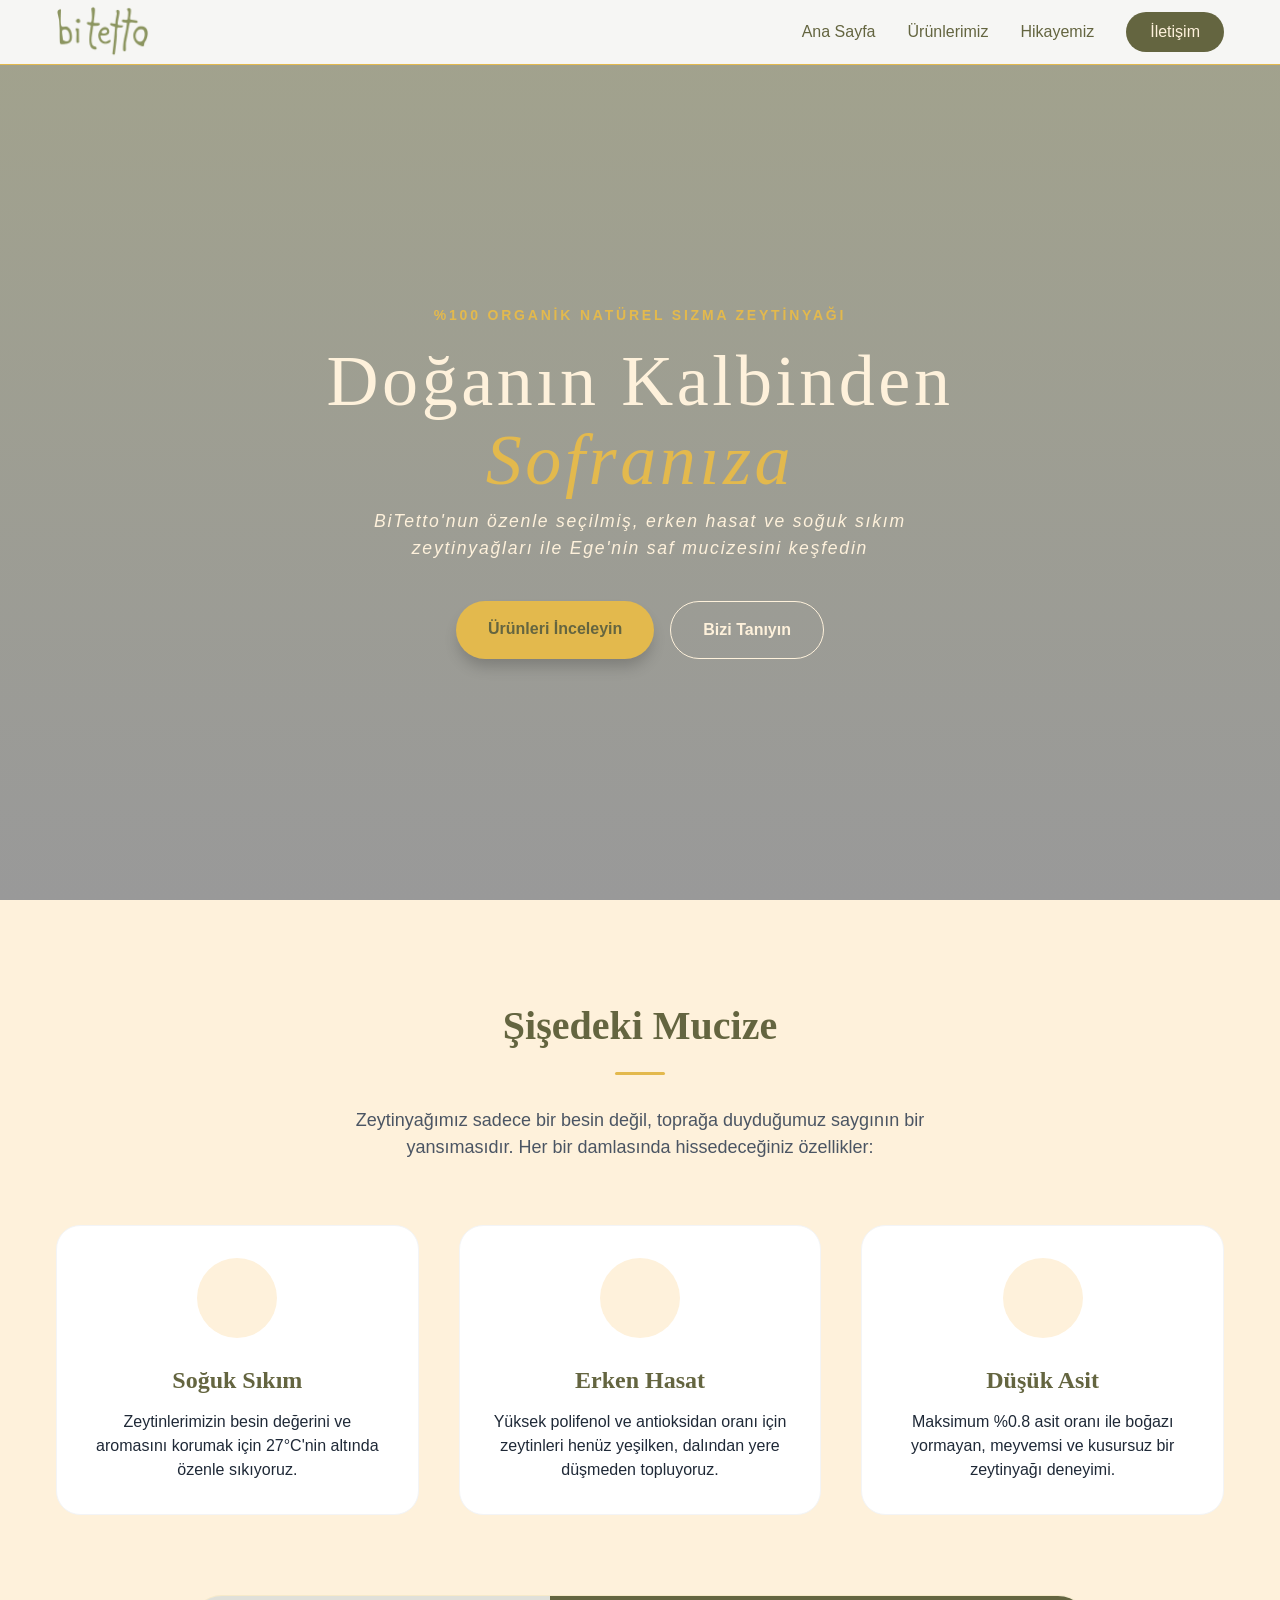
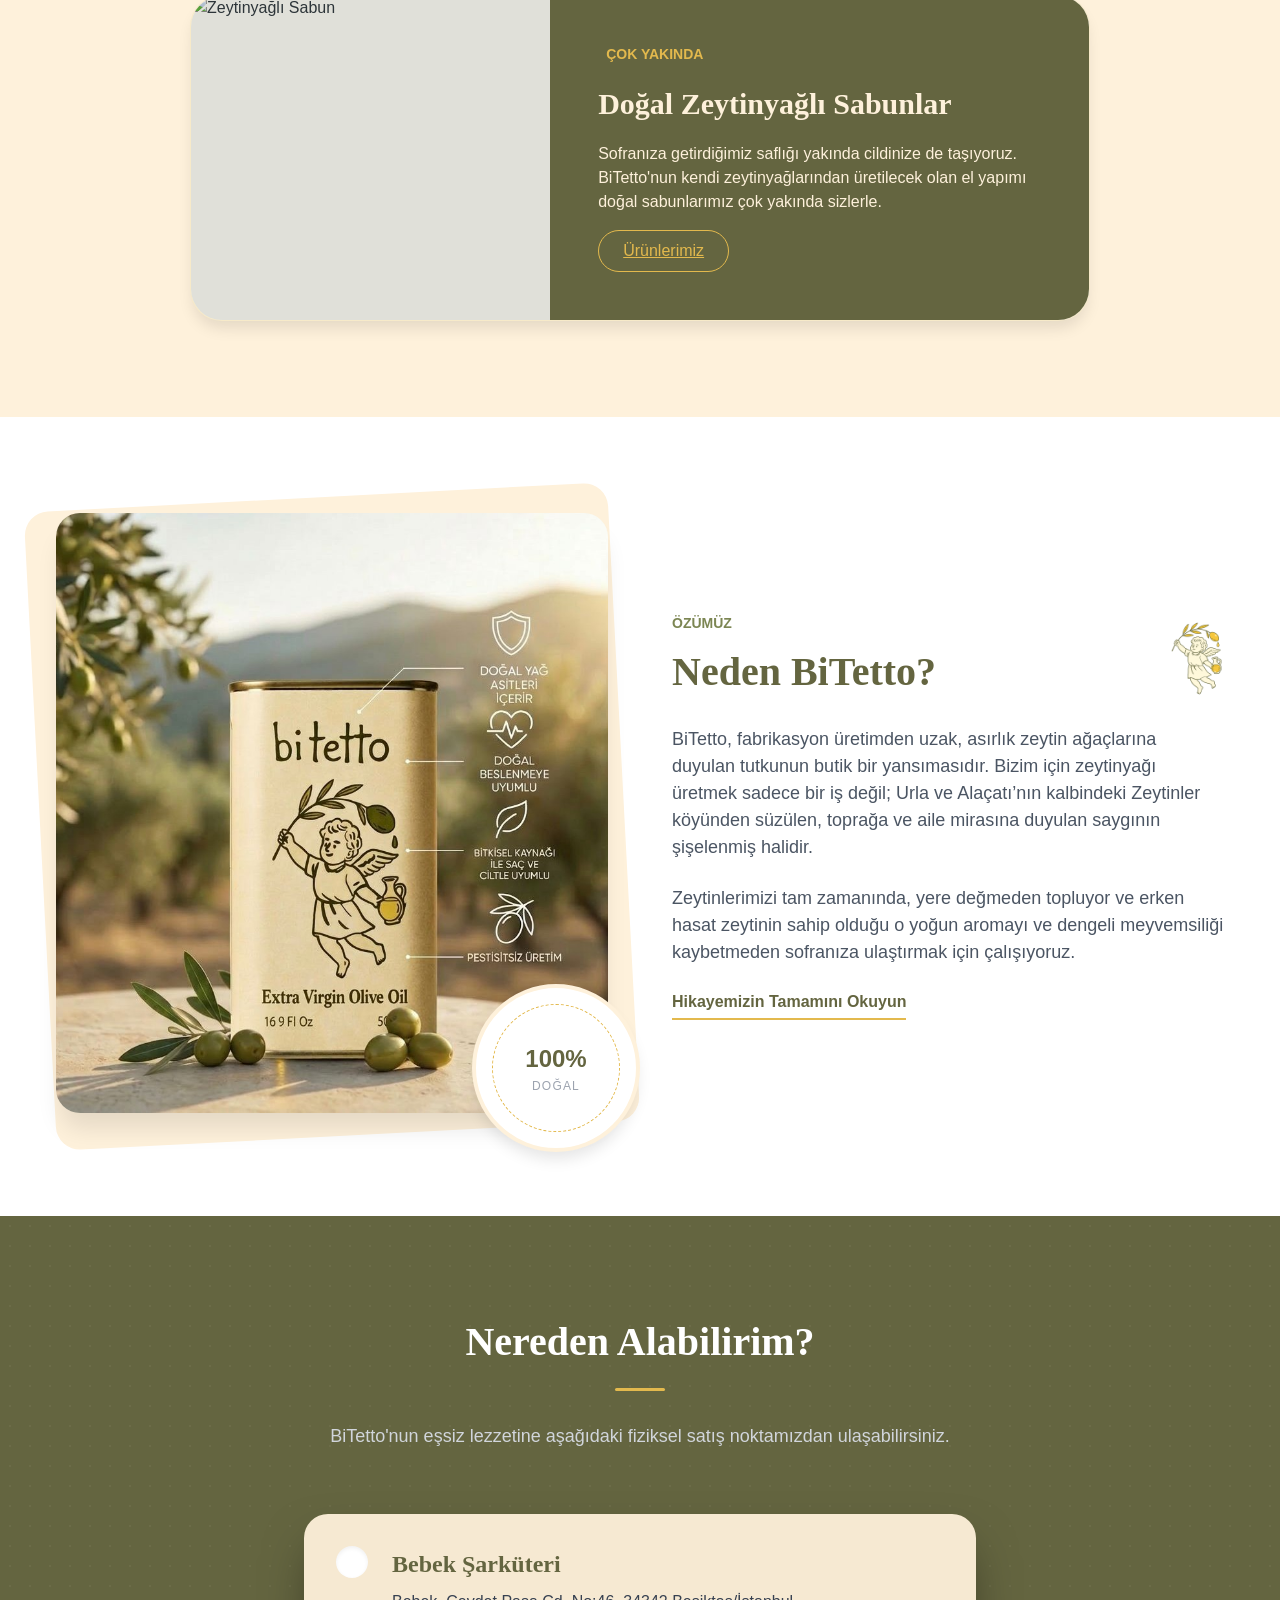
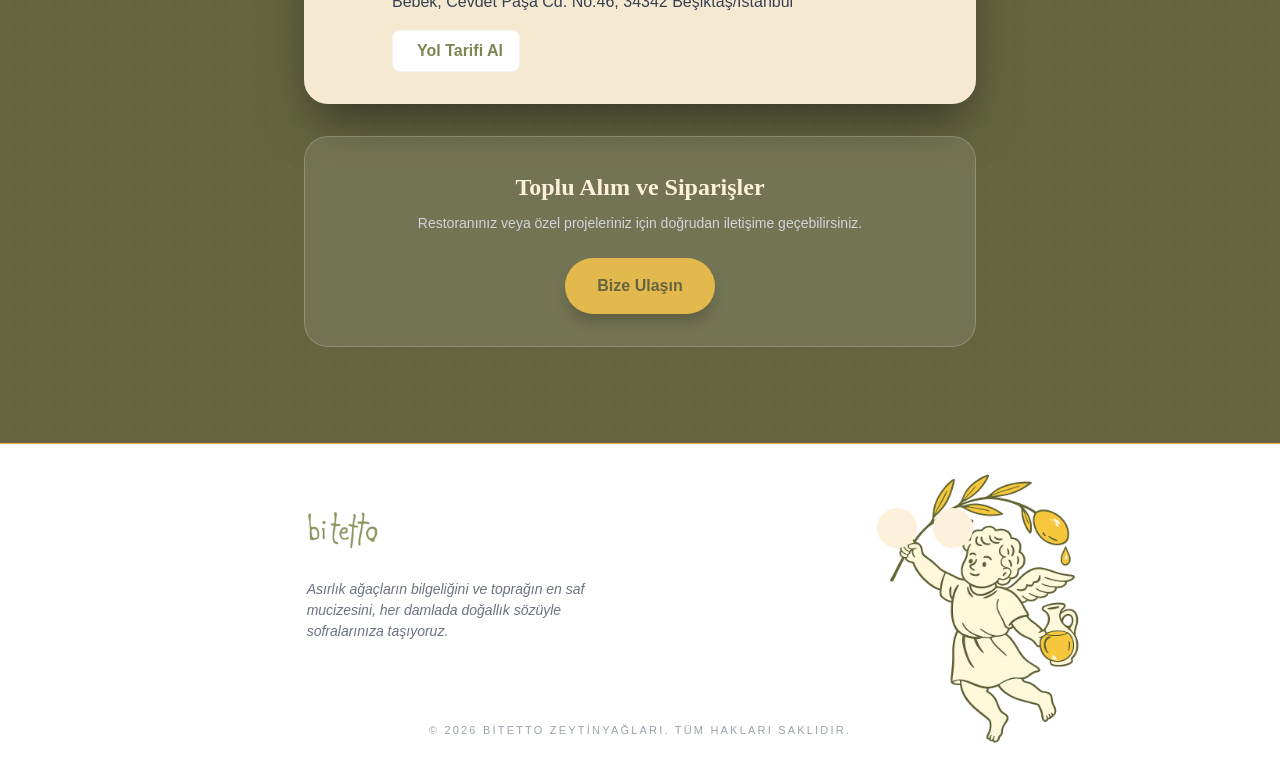
==== index.html @ 76b1ccc9 "Add files via upload" ====
<!DOCTYPE html>
<html lang="tr">
<head>
    <meta charset="UTF-8">
    <meta name="viewport" content="width=device-width, initial-scale=1.0">
    <title>BiTetto | Doğanın Kalbinden Sofranıza</title>
    
    <!-- Fonts & Icons -->
    <script src="https://unpkg.com/@phosphor-icons/web"></script>
    <link rel="stylesheet" href="style.css">
</head>

<!-- Google tag (gtag.js) -->
<script async src="https://www.googletagmanager.com/gtag/js?id=G-THGYSX34BW"></script>
<script>
  window.dataLayer = window.dataLayer || [];
  function gtag(){dataLayer.push(arguments);}
  gtag('js', new Date());

  gtag('config', 'G-THGYSX34BW');
</script>

<body class="selection-gold">

    <!-- Navbar -->
    <nav class="navbar" id="navbar">
        <div class="container nav-container">
            <div class="logo-area">
                <a href="/">
                    <img src="logo-el-yazisi.png" alt="BiTetto" class="logo-img" onerror="this.onerror=null; this.src='https://placehold.jp/24/646540/ffffff/200x60.png?text=BiTetto+El+Yazısı';">
                </a>
            </div>
            
            <div class="desktop-menu">
                <a href="/" class="nav-link">Ana Sayfa</a>
                <a href="/urunlerimiz.html" class="nav-link">Ürünlerimiz</a>
                <a href="/hikayemiz.html" class="nav-link">Hikayemiz</a>
                <a href="/iletisim.html" class="nav-cta">İletişim</a>
            </div>

            <div class="mobile-btn-area">
                <button id="mobile-menu-btn" class="mobile-toggle">
                    <i class="ph ph-list"></i>
                </button>
            </div>
        </div>

        <!-- Mobile Menu Overlay -->
        <div id="mobile-menu" class="mobile-menu hidden">
            <a href="/">Ana Sayfa</a>
            <a href="/urunlerimiz.html">Ürünlerimiz</a>
            <a href="/hikayemiz.html">Hikayemiz</a>
            <a href="/iletisim.html">İletişim</a>
        </div>
    </nav>

    <!-- Hero Section -->
    <header id="hero" class="hero-section hero-bg">
        <div class="hero-content">
            <span class="hero-badge">%100 ORGANİK NATÜREL SIZMA ZEYTİNYAĞI</span>
            <h1 class="hero-title">
                Doğanın Kalbinden <br>
                <span class="italic-gold">Sofranıza</span>
            </h1>
            <class="hero-description">
                <p class="hero-description"> <i>BiTetto'nun özenle seçilmiş, erken hasat ve soğuk sıkım zeytinyağları ile Ege'nin saf mucizesini keşfedin</i> </p>
            <div class="hero-actions">
                <a href="/urunlerimiz.html" class="btn btn-gold">Ürünleri İnceleyin</a>
                <a href="/hikayemiz.html" class="btn btn-outline">Bizi Tanıyın</a>
            </div>
        </div>
        
        <div class="scroll-indicator">
            <a href="/urunlerimiz.html"><i class="ph ph-caret-down"></i></a>
        </div>
    </header>

    <!-- The Stars -->
    <section id="stars" class="stars-section">
        <div class="container">
            <div class="section-header">
                <h2 class="section-title">Şişedeki Mucize</h2>
                <div class="title-underline"></div>
                <p class="section-desc">
                    Zeytinyağımız sadece bir besin değil, toprağa duyduğumuz saygının bir yansımasıdır. Her bir damlasında hissedeceğiniz özellikler:
                </p>
            </div>

            <div class="features-grid">
                <div class="feature-card">
                    <div class="feature-icon-wrapper">
                        <i class="ph-fill ph-drop"></i>
                    </div>
                    <h3>Soğuk Sıkım</h3>
                    <p>Zeytinlerimizin besin değerini ve aromasını korumak için 27°C'nin altında özenle sıkıyoruz.</p>
                </div>

                <div class="feature-card">
                    <div class="feature-icon-wrapper">
                        <i class="ph-fill ph-leaf"></i>
                    </div>
                    <h3>Erken Hasat</h3>
                    <p>Yüksek polifenol ve antioksidan oranı için zeytinleri henüz yeşilken, dalından yere düşmeden topluyoruz.</p>
                </div>

                <div class="feature-card">
                    <div class="feature-icon-wrapper">
                        <i class="ph-fill ph-thermometer"></i>
                    </div>
                    <h3>Düşük Asit</h3>
                    <p>Maksimum %0.8 asit oranı ile boğazı yormayan, meyvemsi ve kusursuz bir zeytinyağı deneyimi.</p>
                </div>
            </div>

            <!-- Coming Soon -->
            <div class="coming-soon-card">
                <div class="card-image">
                    <img src="https://images.unsplash.com/photo-1600857544200-b2f666a9a2ec?ixlib=rb-4.0.3&auto=format&fit=crop&w=800&q=80" alt="Zeytinyağlı Sabun">
                    <div class="image-overlay"></div>
                </div>
                <div class="card-text">
                    <div class="status-badge">
                        <i class="ph-fill ph-sparkle"></i> ÇOK YAKINDA
                    </div>
                    <h3>Doğal Zeytinyağlı Sabunlar</h3>
                    <p>Sofranıza getirdiğimiz saflığı yakında cildinize de taşıyoruz. BiTetto'nun kendi zeytinyağlarından üretilecek olan el yapımı doğal sabunlarımız çok yakında sizlerle.</p>
                    <a href="/urunlerimiz.html" class="btn-outline-gold">Ürünlerimiz</a>
                </div>
            </div>
        </div>
    </section>

    <!-- The Essence -->
    <section id="essence" class="essence-section">
        <div class="container essence-flex">
            <div class="essence-image-area">
                <div class="image-bg-deco"></div>
                <img src="teneke1.jpeg" alt="BiTetto Zeytinlikleri" class="main-essence-img" onerror="this.onerror=null; this.src='https://placehold.jp/600x800/fef1db/646540.png?text=BiTetto+Zeytinlikleri';">
                <div class="floating-badge">
                    <div class="badge-inner">
                        <span class="badge-val">100%</span>
                        <span class="badge-txt">DOĞAL</span>
                    </div>
                </div>
            </div>
            
            <div class="essence-text-area">
                <div class="essence-header-flex">
                    <div>
                        <span class="sub-label">ÖZÜMÜZ</span>
                        <h2 class="section-title-dark">Neden BiTetto?</h2>
                    </div>
                    <img src="melek-logo.png" alt="BiTetto Melek" class="mini-melek" onerror="this.onerror=null; this.src='https://placehold.jp/100/ffffff/646540.png?text=Logo';">
                </div>
                
                <div class="essence-content">
                    <p>BiTetto, fabrikasyon üretimden uzak, asırlık zeytin ağaçlarına duyulan tutkunun butik bir yansımasıdır. Bizim için zeytinyağı üretmek sadece bir iş değil; Urla ve Alaçatı’nın kalbindeki Zeytinler köyünden süzülen, toprağa ve aile mirasına duyulan saygının şişelenmiş halidir.</p>
                    <p>Zeytinlerimizi tam zamanında, yere değmeden topluyor ve erken hasat zeytinin sahip olduğu o yoğun aromayı ve dengeli meyvemsiliği kaybetmeden sofranıza ulaştırmak için çalışıyoruz.</p>
                </div>
                
                <div class="essence-footer">
                    <a href="hikayemiz.html" class="read-more-link">
                        <span>Hikayemizin Tamamını Okuyun</span>
                        <i class="ph-bold ph-arrow-right"></i>
                    </a>
                </div>
            </div>
        </div>
    </section>

    <!-- Where to Buy -->
    <section id="where-to-buy" class="buy-section">
        <div class="buy-bg-pattern"></div>
        <div class="container relative-z">
            <div class="section-header white-text">
                <h2 class="section-title">Nereden Alabilirim?</h2>
                <div class="title-underline gold-bg"></div>
                <p class="section-desc-light">BiTetto'nun eşsiz lezzetine aşağıdaki fiziksel satış noktamızdan ulaşabilirsiniz.</p>
            </div>

            <div class="buy-cards-container">
                <div class="glass-card">
                    <div class="store-icon">
                        <i class="ph-fill ph-storefront"></i>
                    </div>
                    <div class="store-info">
                        <h4>Bebek Şarküteri</h4>
                        <p>Bebek, Cevdet Paşa Cd. No:46, 34342 Beşiktaş/İstanbul</p>
                        <a href="https://maps.google.com/?q=Bebek+Şarküteri" target="_blank" class="map-link">
                            <i class="ph-bold ph-map-pin"></i> Yol Tarifi Al
                        </a>
                    </div>
                </div>

                <div class="order-cta-box">
                    <i class="ph-fill ph-phone-call cta-icon"></i>
                    <h3>Toplu Alım ve Siparişler</h3>
                    <p>Restoranınız veya özel projeleriniz için doğrudan iletişime geçebilirsiniz.</p>
                    <a href="mailto:merhaba@bitetto.com" class="btn btn-gold">Bize Ulaşın</a>
                </div>
            </div>
        </div>
    </section>

    <!-- Footer -->
    <footer class="main-footer">
        <div class="container footer-content">
            <div class="footer-brand">
                <a href="#">
                    <img src="logo-el-yazisi.png" alt="BiTetto" class="footer-logo" onerror="this.onerror=null; this.src='https://placehold.jp/18/646540/ffffff/150x45.png?text=BiTetto';">
                </a>
                <p class="footer-tagline">Asırlık ağaçların bilgeliğini ve toprağın en saf mucizesini, her damlada doğallık sözüyle sofralarınıza taşıyoruz.</p>
            </div>

            <div class="social-links">
                    <a href="https://www.instagram.com/casabitetto/" target="_blank"><i class="ph-fill ph-instagram-logo"></i></a>
                    <a href="https://www.facebook.com/people/Casa-Bitetto/61584888794690/" target="_blank"><i class="ph-fill ph-facebook-logo"></i></a>
                </div>
        </div>

        <!-- Watermark Angel Logo -->
        <div class="footer-watermark">
            <img src="melek-logo.png" alt="BiTetto Melek" class="giant-melek" onerror="this.style.display='none'">
        </div>

        <div class="footer-bottom">
            <p>&copy; 2026 BiTetto Zeytinyağları. Tüm hakları saklıdır.</p>
        </div>
    </footer>

    <script src="script.js"></script>
</body>
</html>
---- style.css ----
/* BiTetto Custom CSS - No Framework */

:root {
    --bitetto-dark: #646540;
    --bitetto-green: #7c8653;
    --bitetto-gold: #e3b94d;
    --bitetto-cream: #fef1db;
    --text-gray: #4b5563;
    --white: #ffffff;
}

/* Reset & Base */
* {
    margin: 0;
    padding: 0;
    box-sizing: border-box;
}

html {
    scroll-behavior: smooth;
}

body {
    font-family: "Myriad Pro", "Segoe UI", Helvetica, Arial, sans-serif;
    color: #1f2937;
    background-color: var(--white);
    line-height: 1.5;
}

h1, h2, h3, h4, .font-serif {
    font-family: "Times New Roman", Times, serif;
}

.selection-gold::selection {
    background-color: var(--bitetto-gold);
    color: var(--white);
}

.container {
    max-width: 1200px;
    margin: 0 auto;
    padding: 0 1rem;
}

/* Navbar */
.navbar {
    position: fixed;
    top: 0;
    width: 100%;
    z-index: 50;
    background: rgba(255, 255, 255, 0.9);
    backdrop-filter: blur(10px);
    padding: 0.5rem 0;
    transition: all 0.3s ease;
    border-bottom: 1px solid var(--bitetto-gold);
}

.navbar.scrolled {
    background: var(--white);
    box-shadow: 0 4px 6px -1px rgba(0, 0, 0, 0.1);
}

.nav-container {
    display: flex;
    justify-content: space-between;
    align-items: center;
    height: 3rem;
}

.logo-img {
    padding-top: 0.6rem;
    height: 4.5rem;
    width: auto;
    object-fit: contain;
}

.desktop-menu {
    display: none;
    align-items: center;
    gap: 2rem;
}

@media (min-width: 768px) {
    .desktop-menu {
        display: flex;
    }
}

.nav-link {
    text-decoration: none;
    color: var(--bitetto-dark);
    font-weight: 500;
    transition: color 0.3s;
}

.nav-link:hover {
    color: var(--bitetto-green);
}

.nav-cta {
    text-decoration: none;
    background: var(--bitetto-dark);
    color: var(--bitetto-cream);
    padding: 0.5rem 1.5rem;
    border-radius: 9999px;
    transition: background 0.3s;
}

.nav-cta:hover {
    background: var(--bitetto-green);
}

.mobile-toggle {
    background: none;
    border: none;
    color: var(--bitetto-dark);
    font-size: 1.8rem;
    cursor: pointer;
}

@media (min-width: 768px) {
    .mobile-btn-area {
        display: none;
    }
}

.mobile-menu {
    background: var(--white);
    border-top: 1px solid #f3f4f6;
    display: flex;
    flex-direction: column;
    padding: 1rem;
    gap: 0.5rem;
    box-shadow: 0 10px 15px -3px rgba(0,0,0,0.1);
}

.mobile-menu a {
    text-decoration: none;
    color: var(--bitetto-dark);
    padding: 0.75rem 1rem;
    font-weight: 500;
    border-radius: 0.5rem;
}

.mobile-menu a:hover {
    background: var(--bitetto-cream);
}

.hidden {
    display: none;
}

/* Hero Section */
.hero-section {
    height: 100vh;
    display: flex;
    align-items: center;
    justify-content: center;
    position: relative;
    overflow: hidden;
}

.hero-bg {
    background-image: linear-gradient(rgba(100, 101, 64, 0.6), rgba(0, 0, 0, 0.4)), url('https://images.unsplash.com/photo-1474979266404-7eaacbcd87c5?ixlib=rb-4.0.3&auto=format&fit=crop&w=1920&q=80');
    background-size: cover;
    background-position: center;
    background-attachment: fixed;
}

.hero-content {
    text-align: center;
    max-width: 900px;
    padding: 0 1rem;
    margin-top: 4rem;
    z-index: 10;
}

.hero-badge {
    display: block;
    color: var(--bitetto-gold);
    font-weight: 700;
    letter-spacing: 0.2em;
    font-size: 0.875rem;
    margin-bottom: 1rem;
}

.hero-title {
    font-size: 3rem;
    color: var(--bitetto-cream);
    line-height: 1.1;
    margin-bottom: 1.5rem;
}

@media (min-width: 768px) {
    .hero-title {
        font-size: 4.5rem;
    }
}

.italic-gold {
    font-style: italic;
    color: var(--bitetto-gold);
}

.hero-description {
    font-size: 1.125rem;
    color: #e5e7eb;
    max-width: 600px;
    margin: 0 auto 2.5rem;
    font-weight: 300;
}

.hero-actions {
    margin-top: 1rem;
    display: flex;
    flex-direction: column;
    gap: 1rem;
    justify-content: center;
}

@media (min-width: 640px) {
    .hero-actions {
        flex-direction: row;
    }
}

.btn {
    padding: 1rem 2rem;
    border-radius: 9999px;
    font-weight: 700;
    text-decoration: none;
    transition: all 0.3s;
    display: inline-block;
}

.btn-gold {
    background: var(--bitetto-gold);
    color: var(--bitetto-dark);
    box-shadow: 0 10px 15px -3px rgba(0,0,0,0.2);
}

.btn-gold:hover {
    background: #f59e0b;
    transform: translateY(-4px);
}

.btn-outline {
    border: 1px solid var(--bitetto-cream);
    color: var(--bitetto-cream);
}

.btn-outline:hover {
    background: var(--bitetto-cream);
    color: var(--bitetto-dark);
}

.scroll-indicator {
    position: absolute;
    bottom: 2.5rem;
    left: 50%;
    transform: translateX(-50%);
    animation: bounce 2s infinite;
}

.scroll-indicator a {
    color: var(--bitetto-cream);
    font-size: 2rem;
    opacity: 0.8;
}

@keyframes bounce {
    0%, 20%, 50%, 80%, 100% {transform: translateY(0) translateX(-50%);}
    40% {transform: translateY(-10px) translateX(-50%);}
    60% {transform: translateY(-5px) translateX(-50%);}
}

/* Stars Section */
.stars-section {
    padding: 6rem 0;
    background-color: var(--bitetto-cream);
}

.section-header {
    text-align: center;
    margin-bottom: 4rem;
}

.section-title {
    font-size: 2.5rem;
    color: var(--bitetto-dark);
    margin-bottom: 1rem;
}

.title-underline {
    width: 6rem;
    height: 4px;
    background: var(--bitetto-gold);
    margin: 0 auto;
    border-radius: 9999px;
}

.section-desc {
    margin-top: 1.5rem;
    color: var(--text-gray);
    max-width: 40rem;
    margin-left: auto;
    margin-right: auto;
    font-size: 1.125rem;
}

.features-grid {
    display: grid;
    grid-template-columns: 1fr;
    gap: 2.5rem;
}

@media (min-width: 768px) {
    .features-grid {
        grid-template-columns: repeat(3, 1fr);
    }
}

.feature-card {
    background: var(--white);
    padding: 2rem;
    border-radius: 1.5rem;
    text-align: center;
    border: 1px solid #f3f4f6;
    transition: all 0.3s;
}

.feature-card:hover {
    box-shadow: 0 20px 25px -5px rgba(0,0,0,0.1);
}

.feature-icon-wrapper {
    width: 5rem;
    height: 5rem;
    background: var(--bitetto-cream);
    border-radius: 50%;
    display: flex;
    align-items: center;
    justify-content: center;
    margin: 0 auto 1.5rem;
    transition: background 0.3s;
}

.feature-card:hover .feature-icon-wrapper {
    background: var(--bitetto-green);
}

.feature-icon-wrapper i {
    font-size: 2.5rem;
    color: var(--bitetto-dark);
}

.feature-card:hover .feature-icon-wrapper i {
    color: var(--bitetto-cream);
}

.feature-card h3 {
    font-size: 1.5rem;
    color: var(--bitetto-dark);
    margin-bottom: 0.75rem;
}

/* Coming Soon Card */
.coming-soon-card {
    margin-top: 5rem;
    background: var(--white);
    border-radius: 2rem;
    overflow: hidden;
    box-shadow: 0 10px 15px -3px rgba(0,0,0,0.1);
    display: flex;
    flex-direction: column;
    border: 1px solid rgba(227, 185, 77, 0.3);
}

@media (min-width: 768px) {
    .coming-soon-card {
        flex-direction: row;
        max-width: 900px;
        margin-left: auto;
        margin-right: auto;
    }
}

.card-image {
    position: relative;
    height: 16rem;
}

@media (min-width: 768px) {
    .card-image {
        width: 40%;
        height: auto;
    }
}

.card-image img {
    width: 100%;
    height: 100%;
    object-fit: cover;
}

.image-overlay {
    position: absolute;
    inset: 0;
    background: rgba(100, 101, 64, 0.2);
}

.card-text {
    padding: 2rem;
    background: var(--bitetto-dark);
    color: var(--bitetto-cream);
    display: flex;
    flex-direction: column;
    justify-content: center;
}

@media (min-width: 768px) {
    .card-text {
        width: 60%;
        padding: 3rem;
    }
}

.status-badge {
    display: flex;
    align-items: center;
    gap: 0.5rem;
    color: var(--bitetto-gold);
    font-weight: 700;
    font-size: 0.875rem;
    margin-bottom: 1rem;
}

.card-text h3 {
    font-size: 1.875rem;
    margin-bottom: 1rem;
}

.btn-outline-gold {
    align-self: flex-start;
    background: transparent;
    border: 1px solid var(--bitetto-gold);
    color: var(--bitetto-gold);
    margin-top: 1rem;
    padding: 0.5rem 1.5rem;
    border-radius: 9999px;
    cursor: pointer;
    transition: all 0.3s;
}

.btn-outline-gold:hover {
    background: var(--bitetto-gold);
    color: var(--bitetto-dark);
}

/* Essence Section */
.essence-section {
    padding: 6rem 0;
}

.essence-flex {
    display: flex;
    flex-direction: column;
    gap: 4rem;
    align-items: center;
}

@media (min-width: 1024px) {
    .essence-flex {
        flex-direction: row;
    }
}

.essence-image-area {
    position: relative;
    width: 100%;
}

@media (min-width: 1024px) {
    .essence-image-area {
        width: 50%;
    }
}

.image-bg-deco {
    position: absolute;
    inset: -1rem;
    background: var(--bitetto-cream);
    border-radius: 1.5rem;
    transform: rotate(-3deg);
    z-index: 0;
}

.main-essence-img {
    position: relative;
    z-index: 10;
    border-radius: 1.5rem;
    width: 100%;
    height: 600px;
    object-fit: cover;
    box-shadow: 0 20px 25px -5px rgba(0,0,0,0.1);
}

.floating-badge {
    position: absolute;
    bottom: -2rem;
    right: -2rem;
    z-index: 20;
    background: var(--white);
    padding: 1rem;
    border-radius: 50%;
    box-shadow: 0 10px 15px -3px rgba(0,0,0,0.1);
    display: none;
    border: 4px solid var(--bitetto-cream);
}

@media (min-width: 768px) {
    .floating-badge {
        display: block;
    }
}

.badge-inner {
    width: 8rem;
    height: 8rem;
    border-radius: 50%;
    border: 1px dashed var(--bitetto-gold);
    display: flex;
    flex-direction: column;
    align-items: center;
    justify-content: center;
}

.badge-val {
    font-family: var(--font-serif);
    font-weight: 700;
    font-size: 1.5rem;
    color: var(--bitetto-dark);
}

.badge-txt {
    font-size: 0.75rem;
    color: #9ca3af;
    letter-spacing: 0.1em;
}

.essence-text-area {
    width: 100%;
}

@media (min-width: 1024px) {
    .essence-text-area {
        width: 50%;
    }
}

.essence-header-flex {
    display: flex;
    justify-content: space-between;
    align-items: center;
    margin-bottom: 1.5rem;
}

.sub-label {
    color: var(--bitetto-green);
    font-weight: 700;
    text-transform: uppercase;
    font-size: 0.875rem;
    display: block;
    margin-bottom: 0.5rem;
}

.section-title-dark {
    font-size: 2.5rem;
    color: var(--bitetto-dark);
}

.mini-melek {
    height: 5rem;
    width: auto;
}

.essence-content p {
    color: var(--text-gray);
    font-size: 1.125rem;
    margin-bottom: 1.5rem;
}

.read-more-link {
    text-decoration: none;
    color: var(--bitetto-dark);
    font-weight: 700;
    display: inline-flex;
    align-items: center;
    gap: 0.5rem;
}

.read-more-link span {
    border-bottom: 2px solid var(--bitetto-gold);
    padding-bottom: 0.25rem;
    transition: border 0.3s;
}

.read-more-link:hover span {
    border-color: var(--bitetto-green);
}

.read-more-link i {
    transition: transform 0.3s;
}

.read-more-link:hover i {
    transform: translateX(4px);
}

/* Buy Section */
.buy-section {
    padding: 6rem 0;
    background: var(--bitetto-dark);
    color: var(--bitetto-cream);
    position: relative;
    overflow: hidden;
}

.buy-bg-pattern {
    position: absolute;
    inset: 0;
    opacity: 0.05;
    background-image: radial-gradient(var(--bitetto-cream) 1px, transparent 1px);
    background-size: 20px 20px;
}

.relative-z {
    position: relative;
    z-index: 10;
}

.white-text h2 { color: var(--white); }
.gold-bg { background-color: var(--bitetto-gold); }
.section-desc-light {
    color: #d1d5db;
    font-size: 1.125rem;
    margin-top: 1.5rem;
}

.buy-cards-container {
    display: flex;
    flex-direction: column;
    gap: 2rem;
    max-width: 42rem;
    margin: 0 auto;
}

.glass-card {
    background: rgba(254, 241, 219, 0.95);
    backdrop-filter: blur(10px);
    padding: 2rem;
    border-radius: 1.5rem;
    display: flex;
    flex-direction: column;
    align-items: center;
    gap: 1.5rem;
    color: var(--bitetto-dark);
    box-shadow: 0 25px 50px -12px rgba(0,0,0,0.5);
    transition: transform 0.3s;
}

@media (min-width: 640px) {
    .glass-card {
        flex-direction: row;
        align-items: flex-start;
        text-align: left;
    }
}

.glass-card:hover {
    transform: scale(1.01);
}

.store-icon {
    background: var(--white);
    padding: 1rem;
    border-radius: 50%;
    color: var(--bitetto-green);
    box-shadow: inset 0 2px 4px 0 rgba(0, 0, 0, 0.06);
}

.store-icon i { font-size: 2.5rem; }

.store-info h4 { font-size: 1.5rem; margin-bottom: 0.5rem; }
.store-info p { color: #374151; margin-bottom: 1rem; }

.map-link {
    display: inline-flex;
    align-items: center;
    gap: 0.5rem;
    color: var(--bitetto-green);
    text-decoration: none;
    font-weight: 700;
    background: var(--white);
    padding: 0.5rem 1rem;
    border-radius: 0.5rem;
    border: 1px solid #f3f4f6;
}

.order-cta-box {
    text-align: center;
    padding: 2rem;
    background: rgba(255, 255, 255, 0.1);
    border-radius: 1.5rem;
    border: 1px solid rgba(255, 255, 255, 0.2);
    backdrop-filter: blur(4px);
}

.cta-icon { font-size: 2.5rem; color: var(--bitetto-gold); margin-bottom: 1rem; }
.order-cta-box h3 { font-size: 1.5rem; margin-bottom: 0.5rem; }
.order-cta-box p { font-size: 0.875rem; color: #d1d5db; margin-bottom: 1.5rem; }

/* Footer */
.main-footer {
    background: var(--white);
    padding: 4rem 0 2rem;
    position: relative;
    overflow: hidden;
    border-top: 1px solid var(--bitetto-gold);
}

.footer-content {
    display: flex;
    flex-direction: column;
    justify-content: space-evenly;
    align-items: center;
    position: relative;
    z-index: 20;
}

@media (min-width: 768px) {
    .footer-content {
        flex-direction: row;
        align-items: flex-start;
    }
}

.footer-brand {
    text-align: center;
}

@media (min-width: 768px) {
    .footer-brand {
        text-align: left;
    }
}

.footer-logo {
    height: 3rem;
    margin-bottom: 1rem;
}

.footer-tagline {
    color: #6b7280;
    font-size: 0.875rem;
    max-width: 20rem;
    font-style: italic;
    margin-bottom: 2rem;
}

.social-links {
    display: flex;
    gap: 1rem;
    justify-content: center;
}

@media (min-width: 768px) {
    .social-links {
        justify-content: flex-start;
    }
}

.social-links a {
    width: 2.5rem;
    height: 2.5rem;
    background: var(--bitetto-cream);
    color: var(--bitetto-dark);
    display: flex;
    align-items: center;
    justify-content: center;
    border-radius: 50%;
    text-decoration: none;
    transition: all 0.3s;
}

.social-links a:hover {
    background: var(--bitetto-green);
    color: var(--white);
}

.footer-watermark {
    position: absolute;
    top: 0.7rem;
    right: 1rem;
    pointer-events: none;
    z-index: 10;
}

@media (min-width: 768px) {
    .footer-watermark {
        /* Üstten değil alttan hizalamaya devam ediyoruz */
        top: auto;
        bottom: 0.4rem;
        /* 2rem olan değeri artırarak logoyu daha sola çektik */
        right: 12rem; 
    }
}

.giant-melek {
    height: 300px;
    opacity: 1; /* Orjinal kodda 1 idi */
    transform-origin: bottom right;
}

.footer-bottom {
    text-align: center;
    margin-top: 3rem;
    position: relative;
    z-index: 20;
}

.footer-bottom p {
    font-size: 11px;
    text-transform: uppercase;
    letter-spacing: 0.2em;
    color: #9ca3af;
}

.story-hero-img {
    position: relative;
    height: 60vh;
    min-height: 500px;
    overflow: hidden;
    display: flex;
    align-items: center;
    justify-content: center;
}

/* Arka plan img */
.story-bg-img {
    position: absolute;
    top: 0;
    left: 0;
    width: 100%;
    height: 100%;

    object-fit: cover;
    z-index: 1;
}

/* Karartma overlay */
.story-hero-img::after {
    content: "";
    position: absolute;
    inset: 0;
    background: rgba(0,0,0,0.4);
    z-index: 2;
}

/* Yazı üstte */
.story-hero-img .hero-content {
    position: relative;
    z-index: 3;
    text-align: center;
    color: white;
}

        /* Zig-Zag İçerik Alanı */
        .story-wrapper { padding: 8rem 0 1rem 0; }
        
        .story-row {
            display: flex;
            flex-direction: column;
            gap: 4rem;
            margin-bottom: 5rem;
            align-items: center;
        }

        @media (min-width: 992px) {
            .story-row {
                flex-direction: row; /* Varsayılan: Yazı Sol - Foto Sağ */
                text-align: left;
            }
            /* Tek sayılı değil, çift sayılı olanları ters çevir (2. bölüm için) */
            .story-row.reverse {
                flex-direction: row-reverse; /* Foto Sol - Yazı Sağ */
            }
        }

        .story-text { flex: 1; }
        .story-image { flex: 1; width: 100%; }
        
        .story-image img {
            width: 100%;
            height: 550px;
            object-fit: cover;
            border-radius: 1rem;
            box-shadow: 20px 20px 60px rgba(0,0,0,0.05);
        }

        .story-subtitle {
            color: var(--bitetto-gold);
            font-weight: 700;
            text-transform: uppercase;
            letter-spacing: 0.15em;
            display: block;
            margin-bottom: 0.75rem;
        }
        .story-text h2 {
            font-size: 2.75rem;
            color: var(--bitetto-dark);
            line-height: 1.1;
            margin-bottom: 1.5rem;
        }
        .title-underline {
            width: 50px;
            height: 3px;
            background: var(--bitetto-gold);
            margin-bottom: 2rem;
        }
        .story-text p {
            font-size: 1.15rem;
            color: var(--text-gray);
            margin-bottom: 1.5rem;
            line-height: 1.8;
        }

        /* Sofradaki Şifa Block */
        .highlight-block {
            background-color: var(--bitetto-cream);
            padding: 6rem 2rem;
            border-radius: 2rem;
            text-align: center;
            margin: 2rem 0 4rem;
        }
        .highlight-content { max-width: 850px; margin: 0 auto; }
        .highlight-content h2 { font-size: 2.5rem; color: var(--bitetto-dark); margin-bottom: 2rem; }
        .highlight-content p { font-size: 1.3rem; color: var(--bitetto-dark); font-style: italic; }

        /* Vizyon & Misyon Alanı */
        .vm-section {
            background-color: var(--bitetto-dark);
            color: var(--bitetto-cream);
            padding: 6rem 0;
            position: relative;
        }
        .vm-grid {
            display: grid;
            grid-template-columns: 1fr;
            gap: 2rem;
        }
        @media (min-width: 768px) {
            .vm-grid {
                grid-template-columns: 1fr 1fr;
                gap: 4rem;
            }
        }
        .vm-card {
            background: rgba(254, 241, 219, 0.05);
            border: 1px solid rgba(227, 185, 77, 0.2);
            padding: 3rem;
            border-radius: 1.5rem;
            transition: transform 0.3s ease;
        }
        .vm-card:hover {
            transform: translateY(-5px);
            background: rgba(254, 241, 219, 0.08);
        }
        .vm-icon {
            font-size: 3rem;
            color: var(--bitetto-gold);
            margin-bottom: 1.5rem;
        }
        .vm-card h3 {
            font-size: 2rem;
            margin-bottom: 1.5rem;
            color: var(--white);
        }
        .vm-card p {
            font-size: 1.125rem;
            color: #d1d5db;
            line-height: 1.7;
        }
    
    .products-split-container {
            display: flex;
            flex-direction: column;
            padding-top: 5rem; /* Navbar boşluğu */
        }

        @media (min-width: 1024px) {
            .products-split-container {
                flex-direction: row;
                padding-top: 3rem;
            }
        }

        .product-half {
            flex: 1;
            display: flex;
            flex-direction: column;
            justify-content: center;
            padding: 4rem 2rem;
            position: relative;
            transition: all 0.5s ease;
        }

        @media (min-width: 1024px) {
            .product-half { padding: 4rem 4rem; overflow-y: auto; }
        }

        /* Sol Taraf: Zeytinyağı */
        .olive-oil-side {
            background-color: var(--white);
        }

        /* Sağ Taraf: Sabun */
        .soap-side {
            background-color: var(--white);
            border-left: 1px solid var(--bitetto-gold);
        }

        @media (min-width: 1024px) {
            .olive-oil-side {
                border-bottom: none;
                border-right: 1px solid var(--bitetto-gold);
            }

            .soap-side {
                border-left: none;
            }
        }

        .product-tag {
            color: var(--bitetto-gold);
            font-weight: 700;
            text-transform: uppercase;
            letter-spacing: 0.15em;
            font-size: 0.85rem;
            margin-bottom: 1rem;
            display: block;
        }

        .product-title {
            font-size: clamp(2.5rem, 4vw, 3.5rem);
            color: var(--bitetto-dark);
            line-height: 1.1;
            margin-bottom: 1.5rem;
        }

        .product-desc {
            font-size: 1.1rem;
            color: var(--text-gray);
            margin-bottom: 2.5rem;
            max-width: 500px;
        }

        /* İkonlu Özellikler */
        .features-list {
            display: grid;
            grid-template-columns: 1fr 1fr;
            gap: 1.5rem;
            margin-bottom: 2.5rem;
        }

        .feature-item {
            display: flex;
            gap: 1rem;
        }

        .feature-item i {
            font-size: 1.5rem;
            color: var(--bitetto-gold);
            flex-shrink: 0;
        }

        .feature-item h4 {
            font-size: 0.95rem;
            color: var(--bitetto-dark);
            margin-bottom: 0.2rem;
        }

        .feature-item p {
            font-size: 0.8rem;
            color: var(--text-gray);
            line-height: 1.4;
        }

        /* Görsel Alanları */
        .product-visual {
            margin-top: 0rem;
            border-radius: 1.5rem;
            overflow: hidden;
            box-shadow: 0 20px 40px rgba(0,0,0,0.08);
            width: 100%;
            height: 300px;
        }

        .product-visual img {
            width: 100%;
            height: 100%;
            object-fit: cover;
        }

        /* Sabun Yakında Yazısı */
        .coming-soon-badge {
            display: inline-flex;
            align-items: center;
            gap: 0.5rem;
            background: var(--bitetto-dark);
            color: var(--bitetto-cream);
            padding: 0.5rem 1.2rem;
            border-radius: 999px;
            font-size: 0.85rem;
            margin-bottom: 2rem;
        }

.contact-hero {
            height: 50vh;
            min-height: 400px;
            display: flex;
            align-items: center;
            justify-content: center;
            position: relative;
            background-size: cover;
            background-position: center 60%;
            margin-top: 4rem;
            color: white;
            text-align: center;
        }
        .hero-content h1 {
            font-size: clamp(3rem, 6vw, 4.5rem);
            margin-bottom: 0.5rem;
            letter-spacing: 0.05em;
            font-weight: normal;
        }
        .hero-content p {
            font-size: 1.1rem;
            color: var(--bitetto-cream);
            font-style: italic;
            letter-spacing: 0.1em;
        }

        .contact-intro-section {
            padding: 6rem 0;
            background-color: #fafaf9;
        }
        .intro-grid {
            display: grid;
            grid-template-columns: 1fr;
            gap: 4rem;
        }
        @media (min-width: 992px) {
            .intro-grid {
                grid-template-columns: 1fr 1.2fr;
                gap: 6rem;
                align-items: center;
            }
        }

        .intro-text-area h2 {
            font-size: 3rem;
            color: var(--bitetto-dark);
            line-height: 1.1;
            margin-bottom: 1.5rem;
        }
        .intro-text-area p {
            font-size: 1.15rem;
            color: var(--text-gray);
            margin-bottom: 2.5rem;
        }
        .title-line {
            width: 60px;
            height: 2px;
            background-color: var(--bitetto-gold);
            margin-bottom: 2rem;
        }

        .minimal-contact-list {
            display: flex;
            flex-direction: column;
            gap: 2rem;
        }
        .minimal-contact-item {
            display: flex;
            align-items: flex-start;
            gap: 1.5rem;
            text-decoration: none;
            color: inherit;
        }
        .minimal-contact-item i {
            font-size: 2rem;
            color: var(--bitetto-gold);
            margin-top: 0.2rem;
            transition: transform 0.4s ease;
        }
        .minimal-contact-item:hover i { transform: scale(1.1); }
        .minimal-contact-item h4 {
            font-family: "Myriad Pro", sans-serif;
            font-size: 0.85rem;
            color: #9ca3af;
            text-transform: uppercase;
            letter-spacing: 0.15em;
            margin-bottom: 0.3rem;
        }
        .minimal-contact-item p {
            font-family: "Times New Roman", serif;
            font-size: 1.5rem;
            color: var(--bitetto-dark);
            transition: color 0.3s;
        }
        .minimal-contact-item:hover p { color: var(--bitetto-green); }

        .social-elegant {
            display: flex;
            gap: 1.5rem;
            margin-top: 3rem;
        }
        .social-elegant a {
            color: var(--bitetto-dark);
            font-size: 1.8rem;
            transition: color 0.3s, transform 0.3s;
        }
        .social-elegant a:hover {
            color: var(--bitetto-gold);
            transform: translateY(-3px);
        }

        /* ========================================================
           OVERLAP EDEN ETKİLEŞİMLİ HARİTA BÖLÜMÜ
           ======================================================== */
        .map-section {
            position: relative;
            width: 100%;
            background-color: var(--white);
            padding-bottom: 8rem;
        }

        .map-viewport {
            width: 100%;
            height: 600px;
            background-color: #f3f4f6;
            position: relative;
            overflow: hidden;
        }
        .map-frame {
            position: absolute;
            inset: 0;
            width: 100%;
            height: 100%;
            opacity: 0;
            visibility: hidden;
            transition: opacity 0.8s ease, transform 1.2s cubic-bezier(0.165, 0.84, 0.44, 1);
            transform: scale(1.1);
        }
        .map-frame.active {
            opacity: 1;
            visibility: visible;
            transform: scale(1);
        }
        .map-frame iframe {
            width: 100%;
            height: 100%;
            border: 0;
            filter: grayscale(30%) contrast(1.1) brightness(0.95);
        }

        /* Floating Card: Artık butonlar yerine bunlar tıklanabilir */
        .floating-address-card {
            background-color: var(--white);
            box-shadow: 0 40px 80px -15px rgba(0,0,0,0.12);
            position: relative;
            z-index: 20;
            margin: -100px auto 0;
            max-width: 1000px;
            display: grid;
            grid-template-columns: 1fr;
            border-radius: 0.5rem;
            overflow: hidden;
        }

        @media (min-width: 768px) {
            .floating-address-card {
                grid-template-columns: 1fr 1fr;
            }
        }

        .address-block {
            padding: 4rem 3rem;
            cursor: pointer;
            transition: all 0.5s cubic-bezier(0.165, 0.84, 0.44, 1);
            border-bottom: 1px solid rgba(0,0,0,0.05);
            position: relative;
        }

        @media (min-width: 768px) {
            .address-block {
                border-bottom: none;
            }
            .address-block:first-child {
                border-right: 1px solid rgba(0,0,0,0.05);
            }
        }

        /* Hover Etkisi */
        .address-block:hover {
            background-color: #fafaf9;
        }

        /* Aktif Seçili Durum */
        .address-block.highlighted {
            background-color: var(--white);
            box-shadow: inset 0 -4px 0 var(--bitetto-gold);
        }

        .address-block h3 {
            font-size: 1.8rem;
            color: var(--bitetto-dark);
            margin-bottom: 1rem;
            display: flex;
            align-items: center;
            gap: 0.75rem;
            transition: color 0.3s;
        }
        
        /* Aktif olandaki ikonu boyayalım */
        .address-block.highlighted h3 {
            color: var(--bitetto-green);
        }

        .address-block h3 i { 
            color: var(--bitetto-gold); 
            font-size: 1.6rem; 
        }
        
        .address-block p { 
            font-size: 1.1rem; 
            color: var(--text-gray); 
            margin-bottom: 1.5rem; 
            transition: color 0.3s;
        }

        .address-block.highlighted p {
            color: #1f2937;
        }

        .address-block .note { 
            font-size: 0.9rem; 
            color: var(--bitetto-green); 
            font-style: italic; 
            display: block; 
            opacity: 0.7;
        }

        .address-block.highlighted .note {
            opacity: 1;
        }

        /* Tıkla göstergesi (Lüks bir dokunuş) */
        .click-hint {
            position: absolute;
            top: 1rem;
            right: 1.5rem;
            font-size: 0.7rem;
            text-transform: uppercase;
            letter-spacing: 0.1em;
            color: var(--bitetto-gold);
            opacity: 0;
            transition: opacity 0.3s;
        }
        .address-block:not(.highlighted):hover .click-hint {
            opacity: 1;
        }
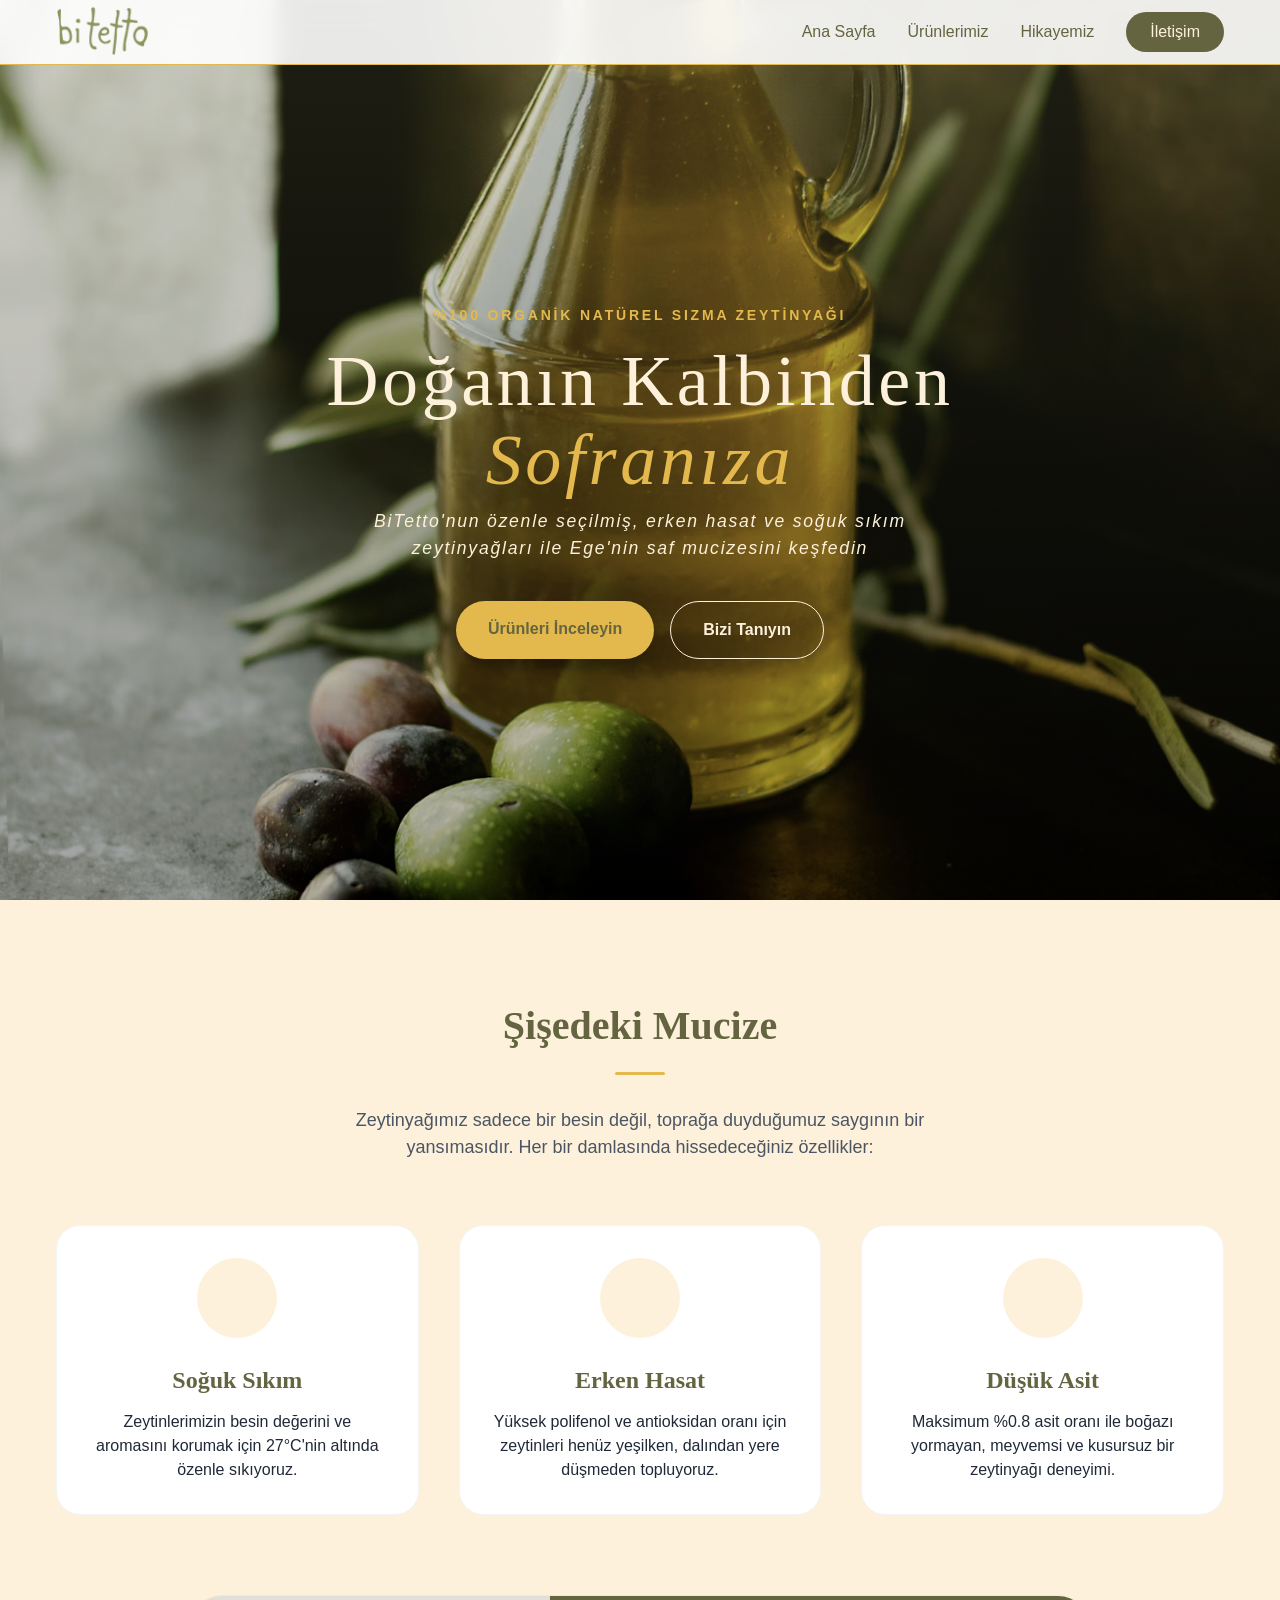
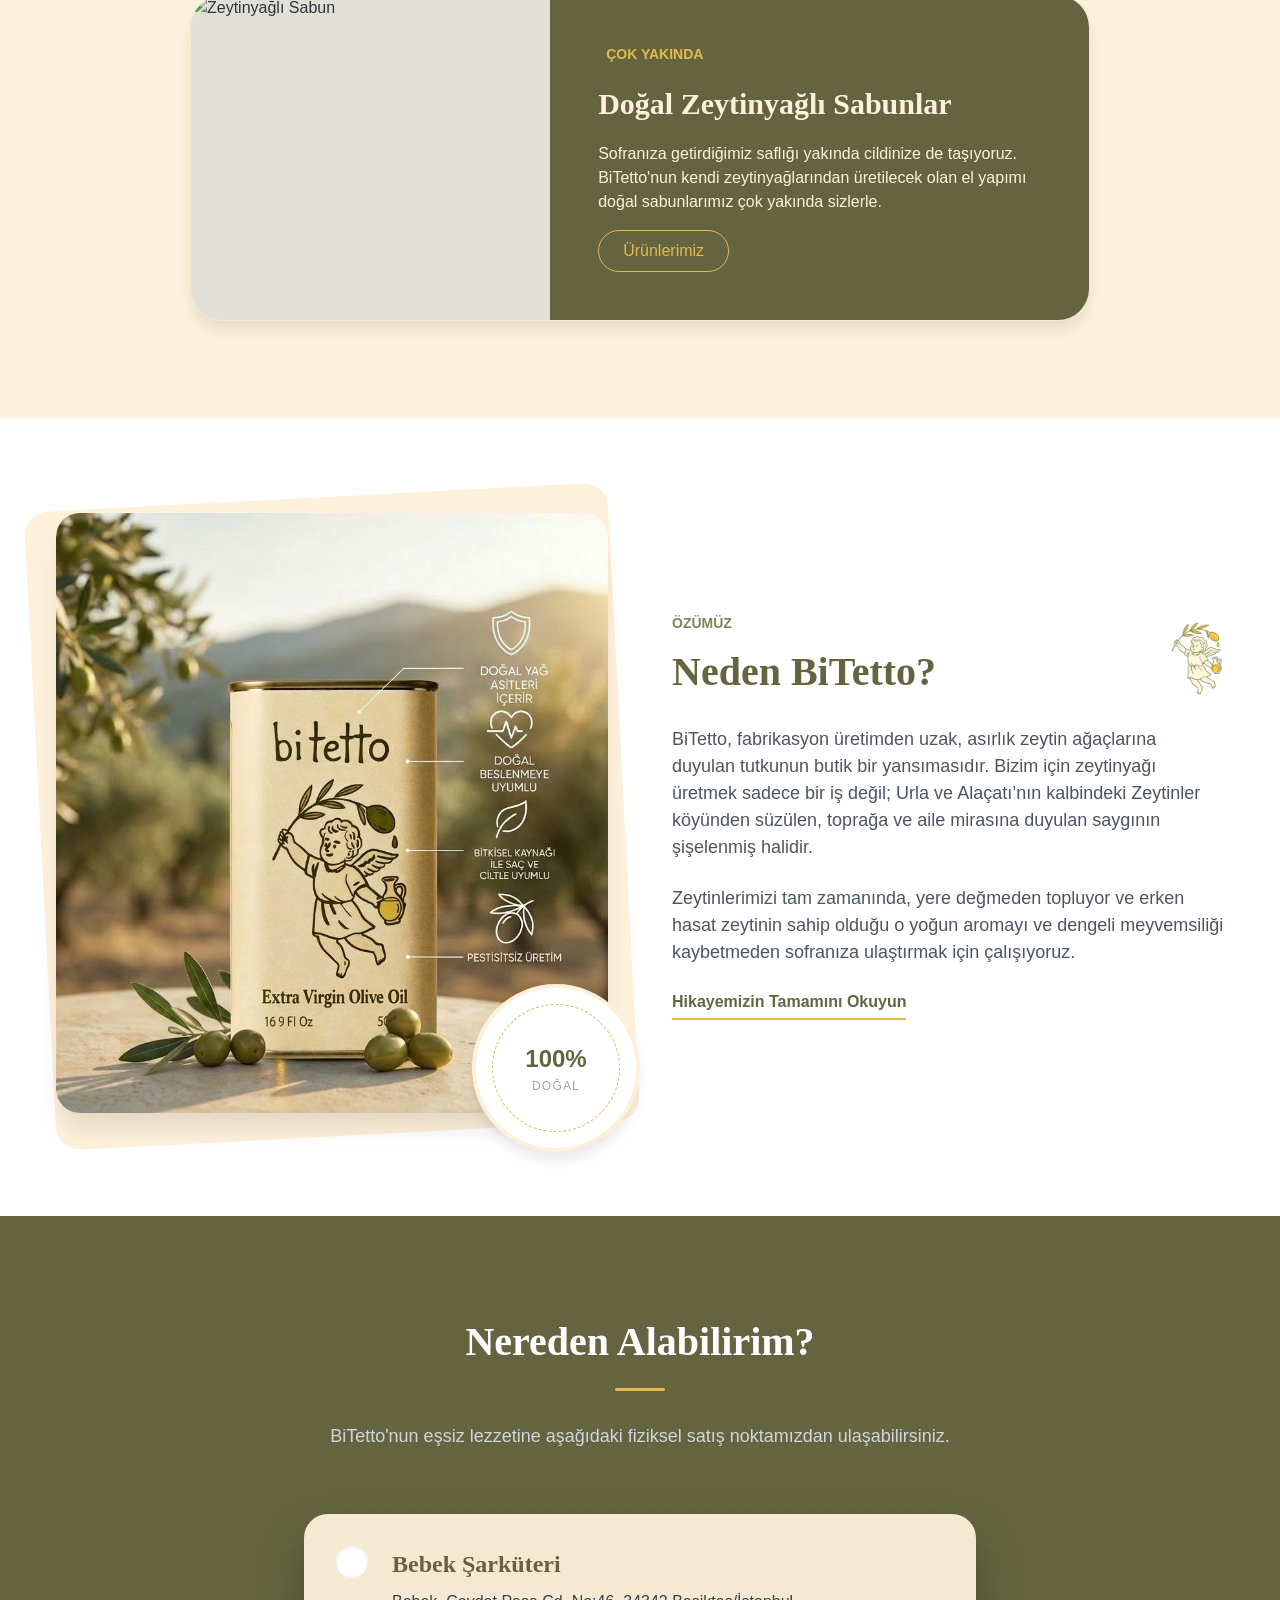
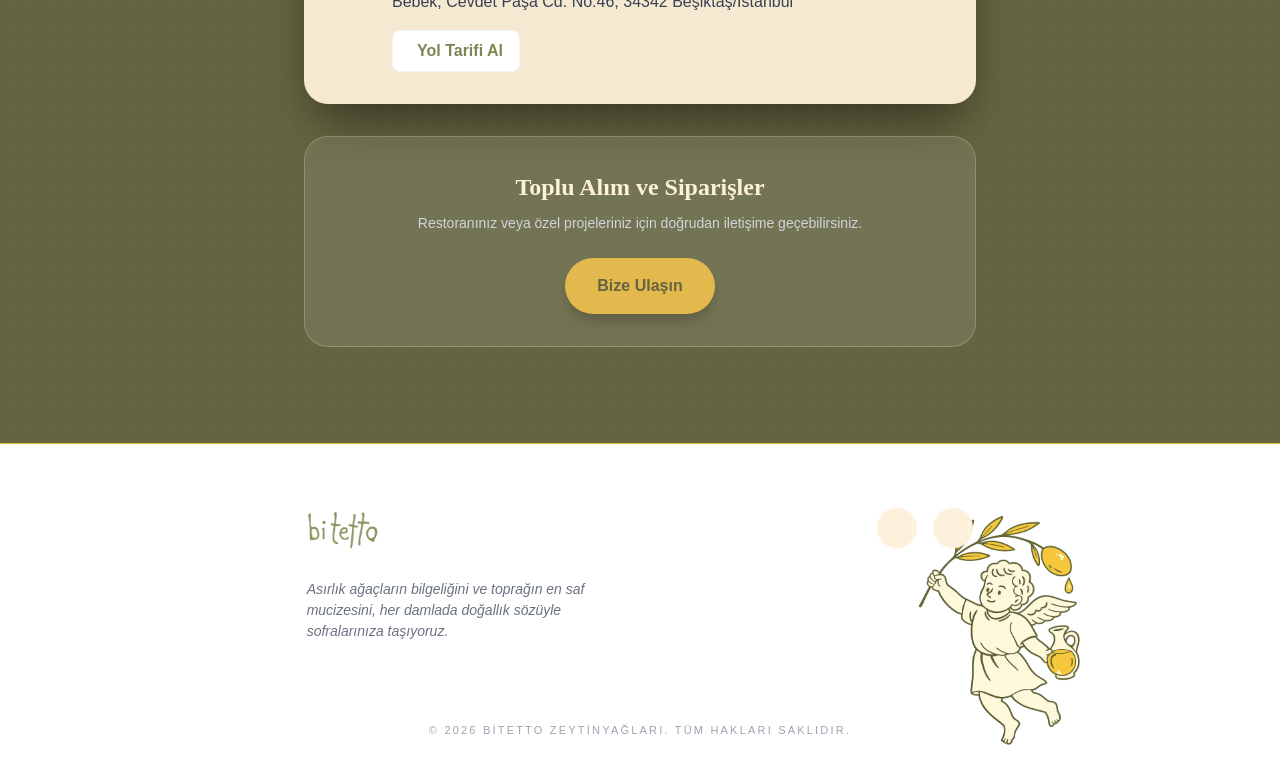
==== commit 1599b59f: "Add files via upload" ====
--- a/index.html
+++ b/index.html
@@ -71,7 +71,7 @@
         </div>
         
         <div class="scroll-indicator">
-            <a href="/urunlerimiz.html"><i class="ph ph-caret-down"></i></a>
+            <a href="#stars"><i class="ph ph-caret-down"></i></a>
         </div>
     </header>
 
--- a/style.css
+++ b/style.css
@@ -150,21 +150,27 @@
     display: none;
 }
 
-/* Hero Section */
 .hero-section {
-    height: 100vh;
+    min-height: 100vh;
+    height: 100dvh;
     display: flex;
     align-items: center;
     justify-content: center;
     position: relative;
     overflow: hidden;
-}
-
-.hero-bg {
-    background-image: linear-gradient(rgba(100, 101, 64, 0.6), rgba(0, 0, 0, 0.4)), url('https://images.unsplash.com/photo-1474979266404-7eaacbcd87c5?ixlib=rb-4.0.3&auto=format&fit=crop&w=1920&q=80');
+    background-image: 
+        linear-gradient(rgba(100,101,64,0.3), rgba(0,0,0,0.3)),
+        url("hero.png");
+
     background-size: cover;
-    background-position: center;
-    background-attachment: fixed;
+    background-position: center center; 
+    background-repeat: no-repeat;
+}
+
+@media (min-width: 768px) {
+    .hero-bg {
+        background-attachment: fixed;
+    }
 }
 
 .hero-content {
@@ -450,6 +456,7 @@
     border-radius: 9999px;
     cursor: pointer;
     transition: all 0.3s;
+    text-decoration: none;
 }
 
 .btn-outline-gold:hover {
@@ -800,13 +807,13 @@
 
 .footer-watermark {
     position: absolute;
-    top: 0.7rem;
+    top: 2rem;
     right: 1rem;
     pointer-events: none;
     z-index: 10;
 }
 
-@media (min-width: 768px) {
+@media (min-width: 1024px) {
     .footer-watermark {
         /* Üstten değil alttan hizalamaya devam ediyoruz */
         top: auto;
@@ -817,9 +824,17 @@
 }
 
 .giant-melek {
-    height: 300px;
+    height: 25vw;
     opacity: 1; /* Orjinal kodda 1 idi */
     transform-origin: bottom right;
+}
+
+@media (min-width: 1024px) {
+    .giant-melek {
+        height: 20vw;
+        opacity: 1; /* Orjinal kodda 1 idi */
+        transform-origin: bottom right;
+    }
 }
 
 .footer-bottom {
@@ -992,16 +1007,17 @@
             line-height: 1.7;
         }
     
-    .products-split-container {
+        .products-split-container {
             display: flex;
             flex-direction: column;
             padding-top: 5rem; /* Navbar boşluğu */
+            min-height: 100vh;
         }
 
         @media (min-width: 1024px) {
             .products-split-container {
                 flex-direction: row;
-                padding-top: 3rem;
+                padding-top: 4rem;
             }
         }
 
@@ -1010,35 +1026,62 @@
             display: flex;
             flex-direction: column;
             justify-content: center;
-            padding: 4rem 2rem;
+            align-items: flex-start; /* Mobilde ve tablette sola hizalama garantisi */
+            padding: 2rem 2rem;
             position: relative;
             transition: all 0.5s ease;
+            background-color: var(--white);
+        }
+
+        @media (min-width: 768px) {
+            .product-half {
+                padding: 2rem 3rem;
+            }
         }
 
         @media (min-width: 1024px) {
-            .product-half { padding: 4rem 4rem; overflow-y: auto; }
-        }
-
-        /* Sol Taraf: Zeytinyağı */
-        .olive-oil-side {
-            background-color: var(--white);
-        }
-
-        /* Sağ Taraf: Sabun */
+            .product-half { 
+                padding: 2rem 4rem; 
+            }
+        }
+
+        /* --- Sınır Çizgileri Mantığı --- */
+        
+        /* Mobil ve Tablet: Alt alta olduklarında üsttekine çizgi eklemiyoruz, 
+           alttakinin (sabun) tepesine yatay çizgi ekliyoruz */
         .soap-side {
-            background-color: var(--white);
-            border-left: 1px solid var(--bitetto-gold);
-        }
-
+            border-top: 1px solid var(--bitetto-gold);
+            border-left: none; /* Mobilde dikey çizgiyi kaldır */
+        }
+
+        /* Masaüstü: Yan yana olduklarında yatay çizgiyi kaldır, 
+           sol taraftakinin (zeytinyağı) sağına dikey çizgi ekle */
         @media (min-width: 1024px) {
             .olive-oil-side {
+                border-right: 1px solid var(--bitetto-gold);
                 border-bottom: none;
-                border-right: 1px solid var(--bitetto-gold);
             }
 
             .soap-side {
+                border-top: none;
                 border-left: none;
             }
+        }
+
+        /* Rozet ve Etiket Hizalamaları */
+        .coming-soon-badge {
+            display: inline-flex;
+            align-items: center;
+            gap: 0.5rem;
+            background: var(--bitetto-dark);
+            color: var(--bitetto-cream);
+            padding: 0.6rem 1.4rem;
+            border-radius: 999px;
+            font-size: 0.8rem;
+            font-weight: 600;
+            letter-spacing: 0.05em;
+            margin-bottom: 2rem;
+            align-self: flex-start; /* Rozetin genişlemesini engeller */
         }
 
         .product-tag {
@@ -1049,13 +1092,15 @@
             font-size: 0.85rem;
             margin-bottom: 1rem;
             display: block;
+            text-align: left;
         }
 
         .product-title {
-            font-size: clamp(2.5rem, 4vw, 3.5rem);
+            font-size: clamp(2rem, 5vw, 3.5rem);
             color: var(--bitetto-dark);
             line-height: 1.1;
             margin-bottom: 1.5rem;
+            text-align: left;
         }
 
         .product-desc {
@@ -1063,66 +1108,68 @@
             color: var(--text-gray);
             margin-bottom: 2.5rem;
             max-width: 500px;
-        }
-
-        /* İkonlu Özellikler */
+            text-align: left;
+        }
+
+        /* İkonlu Özellikler Grid Sistemi */
         .features-list {
             display: grid;
-            grid-template-columns: 1fr 1fr;
+            grid-template-columns: 1fr;
             gap: 1.5rem;
-            margin-bottom: 2.5rem;
+            margin-bottom: 3rem;
+            width: 100%;
+        }
+
+        @media (min-width: 480px) {
+            .features-list {
+                grid-template-columns: 1fr 1fr;
+            }
         }
 
         .feature-item {
             display: flex;
             gap: 1rem;
+            text-align: left;
         }
 
         .feature-item i {
             font-size: 1.5rem;
             color: var(--bitetto-gold);
             flex-shrink: 0;
+            margin-top: 0.2rem;
         }
 
         .feature-item h4 {
-            font-size: 0.95rem;
+            font-size: 1rem;
             color: var(--bitetto-dark);
             margin-bottom: 0.2rem;
         }
 
         .feature-item p {
-            font-size: 0.8rem;
+            font-size: 0.85rem;
             color: var(--text-gray);
             line-height: 1.4;
         }
 
         /* Görsel Alanları */
         .product-visual {
-            margin-top: 0rem;
+            margin-top: auto;
             border-radius: 1.5rem;
             overflow: hidden;
-            box-shadow: 0 20px 40px rgba(0,0,0,0.08);
+            box-shadow: 0 15px 35px rgba(0,0,0,0.1);
             width: 100%;
-            height: 300px;
+            height: 350px;
         }
 
         .product-visual img {
             width: 100%;
             height: 100%;
             object-fit: cover;
-        }
-
-        /* Sabun Yakında Yazısı */
-        .coming-soon-badge {
-            display: inline-flex;
-            align-items: center;
-            gap: 0.5rem;
-            background: var(--bitetto-dark);
-            color: var(--bitetto-cream);
-            padding: 0.5rem 1.2rem;
-            border-radius: 999px;
-            font-size: 0.85rem;
-            margin-bottom: 2rem;
+            transition: transform 0.8s ease;
+        }
+
+        .product-half:hover .product-visual img {
+            transform: scale(1.05);
         }
 
 .contact-hero {
